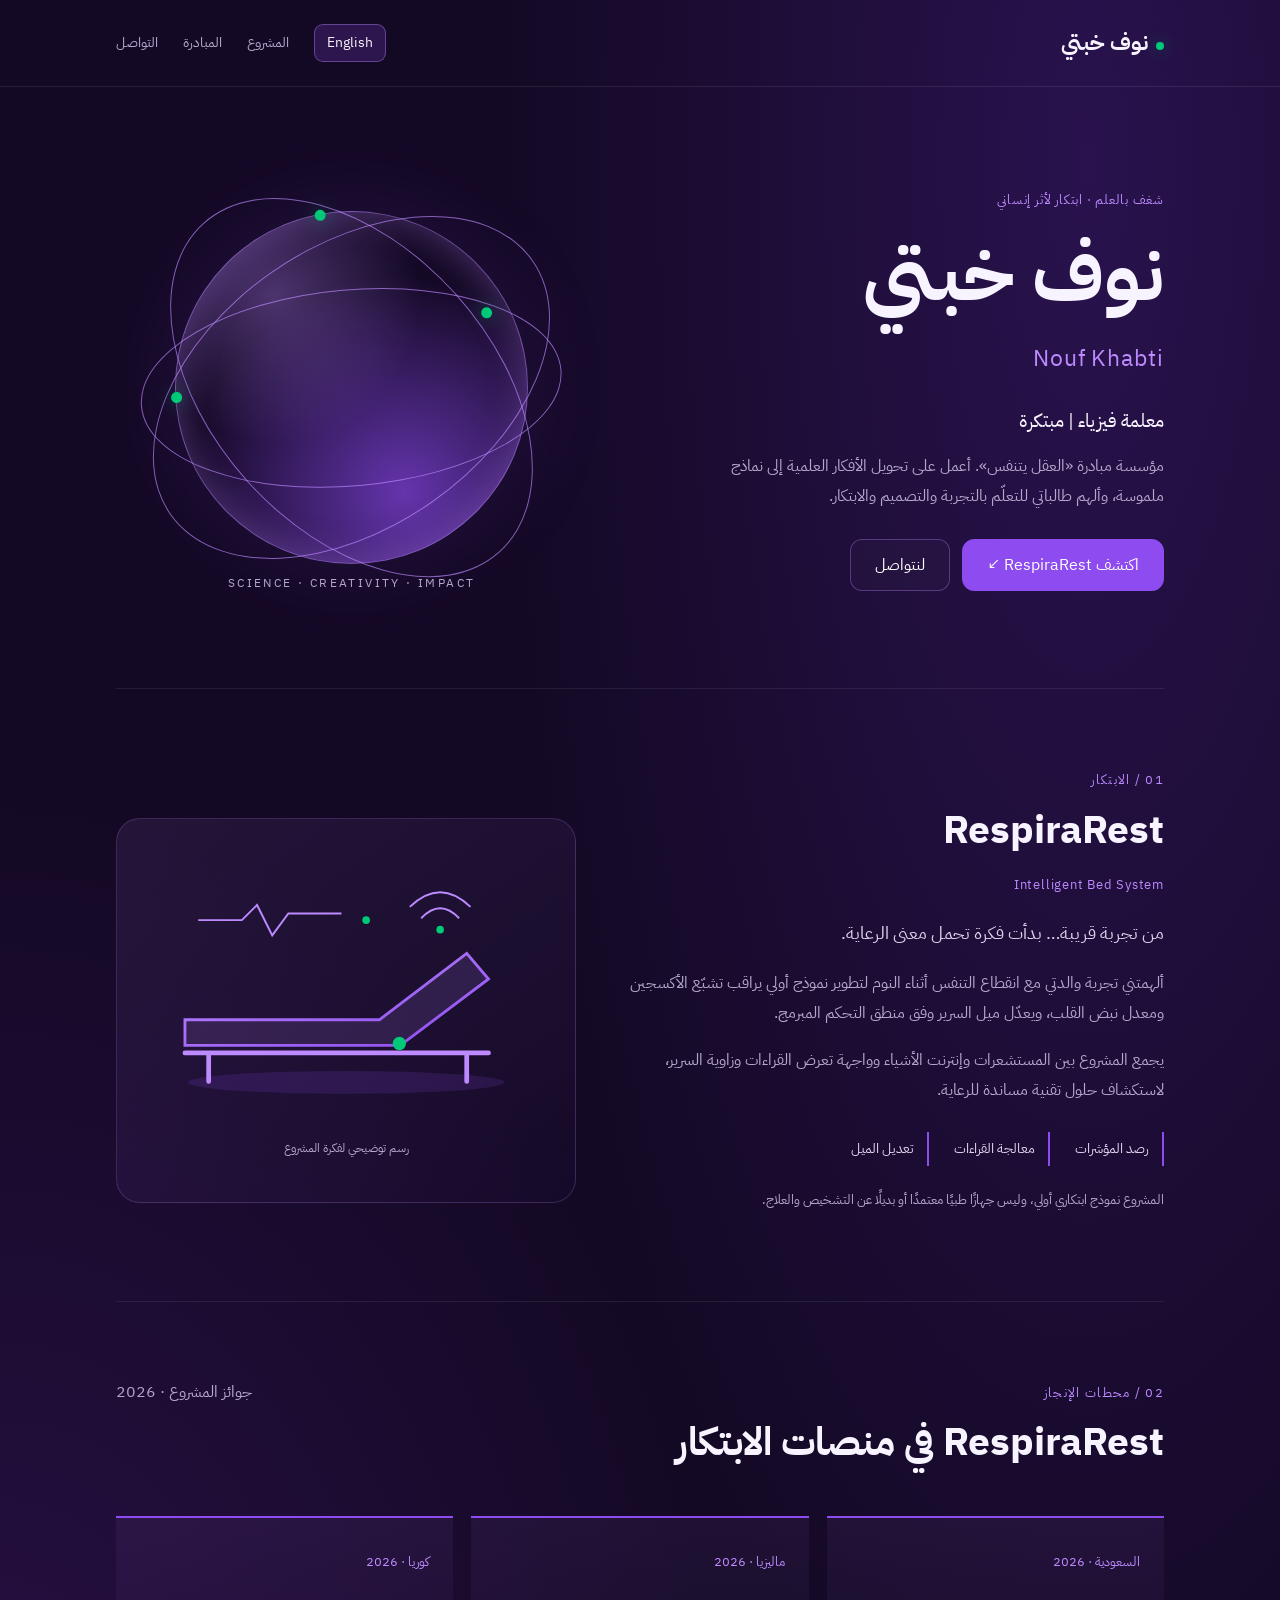
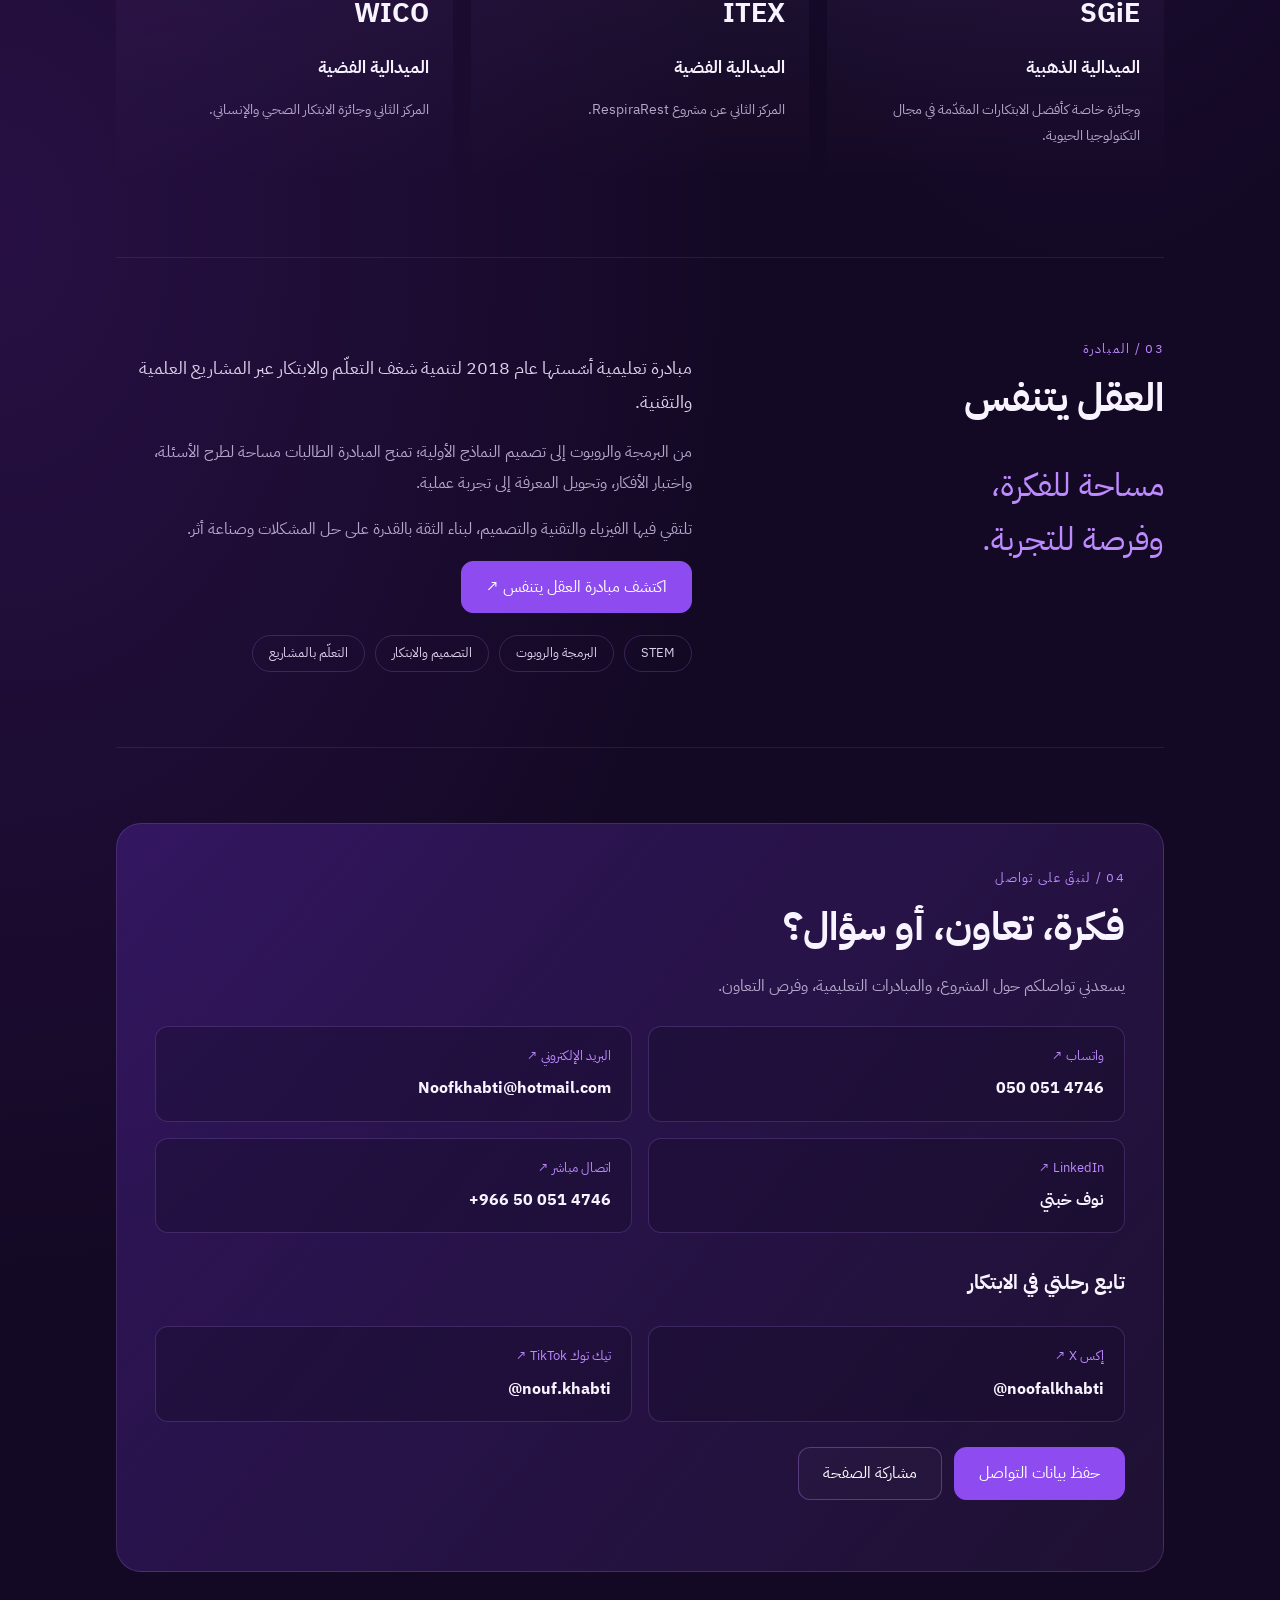
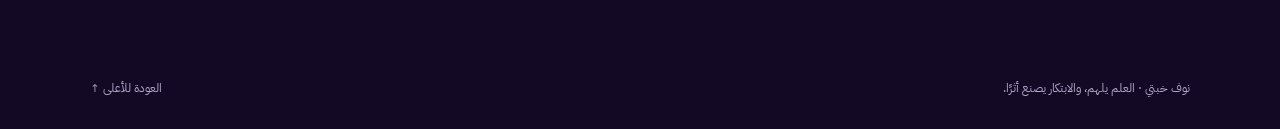
==== index.html @ fbeec4a3 "Add files via upload" ====
<!doctype html>
<html lang="ar" dir="rtl"><head><meta charset="utf-8"><meta name="viewport" content="width=device-width,initial-scale=1"><meta name="theme-color" content="#140925"><meta name="description" content="نوف خبتي — معلمة فيزياء ومبتكرة ومؤسسة مبادرة العقل يتنفس. تعرّف على RespiraRest وتواصل معي."><title>نوف خبتي | ابتكار يصنع أثرًا</title>
<link rel="preconnect" href="https://fonts.googleapis.com"><link href="https://fonts.googleapis.com/css2?family=IBM+Plex+Sans+Arabic:wght@400;500;600;700&display=swap" rel="stylesheet">
<style>
:root{--bg:#140925;--purple:#8d4bf0;--soft:#bd8aff;--white:#f8f4ff;--muted:#b5a6cb;--green:#00c977}*{box-sizing:border-box}html{scroll-behavior:smooth;scroll-padding-top:90px}body{margin:0;background:radial-gradient(ellipse at 85% 5%,#48208a66,transparent 38%),radial-gradient(ellipse at 0 55%,#34145899,transparent 40%),var(--bg);color:var(--white);font-family:'IBM Plex Sans Arabic',Tahoma,sans-serif;line-height:1.9}a{color:inherit;text-decoration:none}button{font:inherit}a:focus-visible,button:focus-visible{outline:3px solid var(--green);outline-offset:5px}.wrap{max-width:1100px;margin:auto;padding:0 26px}header{border-bottom:1px solid #ffffff16}nav{min-height:86px;display:flex;align-items:center;justify-content:space-between;gap:20px}.brand{font-size:22px;font-weight:700}.brand i{display:inline-block;width:8px;height:8px;background:var(--green);border-radius:50%;margin-left:8px;box-shadow:0 0 18px #00c97777}.links{display:flex;gap:25px;font-size:14px;color:var(--muted)}.links a:hover{color:white}.hero{min-height:600px;display:grid;grid-template-columns:1.15fr 1fr;align-items:center;gap:35px;padding-top:65px;padding-bottom:65px}.eyebrow{font-size:13px;letter-spacing:.06em;color:var(--soft)}h1{font-size:clamp(44px,6vw,76px);line-height:1.3;margin:12px 0}.english{color:var(--soft);font-size:23px;margin:0 0 22px;letter-spacing:.04em}.role{font-size:19px;margin:0}.intro{color:var(--muted);max-width:470px;margin:12px 0 27px}.actions{display:flex;gap:12px;flex-wrap:wrap}.button{display:inline-flex;align-items:center;justify-content:center;min-height:48px;padding:10px 24px;border:1px solid #bd8aff55;border-radius:12px;background:#ffffff05;color:white;cursor:pointer}.primary{background:var(--purple);border-color:var(--purple)}.button:hover{background:#713fc0}.visual{position:relative;aspect-ratio:1;display:grid;place-items:center}.orb{width:75%;aspect-ratio:1;border-radius:50%;background:radial-gradient(circle at 28% 24%,#bd8aff55,transparent 40%),radial-gradient(circle at 65% 80%,#8d4bf0aa,transparent 60%);box-shadow:inset 0 0 38px #bd8aff55,0 0 85px #8d4bf022;border:1px solid #bd8aff88;position:relative}.orbit{position:absolute;inset:10% -13%;border:1px solid #bd8affaa;border-radius:50%;transform:rotate(-35deg)}.orbit:nth-child(2){transform:rotate(48deg)}.orbit:nth-child(3){transform:rotate(85deg);inset:-10% 22%}.orbit:before{content:'';position:absolute;top:15%;left:15%;width:11px;height:11px;background:var(--green);box-shadow:0 0 18px #00c97777;border-radius:50%}.orb-note{position:absolute;bottom:6%;color:var(--muted);font-size:12px;letter-spacing:.2em}.section{padding:75px 0;border-top:1px solid #ffffff14}.section-head{display:flex;justify-content:space-between;align-items:baseline;gap:20px;margin-bottom:30px}h2{font-size:clamp(28px,4vw,39px);line-height:1.4;margin:8px 0 16px}h3{margin:0 0 9px;font-size:20px}.number{font-size:13px;color:var(--soft);letter-spacing:.1em}.project{display:grid;grid-template-columns:1.2fr 1fr;gap:35px;align-items:center}.lead{color:#ddd1eb;font-size:18px}.muted{color:var(--muted)}.project-art{padding:30px;border:1px solid #bd8aff33;border-radius:24px;background:linear-gradient(145deg,#bd8aff18,#8d4bf005)}.project-art svg{width:100%;height:auto}.caption{font-size:12px;color:var(--muted);text-align:center}.steps{display:flex;gap:12px;flex-wrap:wrap;margin-top:26px}.steps span{border-right:2px solid var(--purple);padding:4px 13px;font-size:14px;color:#ddd1eb}.note{font-size:13px;color:var(--muted);margin-top:22px}.awards{display:grid;grid-template-columns:repeat(3,1fr);gap:18px}.award{padding:28px 24px;border-top:2px solid var(--purple);background:linear-gradient(180deg,#bd8aff11,transparent);border-radius:0 0 18px 18px}.award .year{color:var(--soft);font-size:13px}.award h3{font-size:27px;margin:12px 0}.medal{display:inline-block;color:var(--white);font-size:17px;margin-bottom:9px}.award p{font-size:14px;color:var(--muted);margin:4px 0}.initiative{display:grid;grid-template-columns:1fr 1.4fr;gap:60px}.quote{font-size:32px;color:var(--soft);line-height:1.7}.tags{display:flex;gap:10px;flex-wrap:wrap}.tags span{border:1px solid #bd8aff33;border-radius:25px;padding:5px 16px;font-size:13px;color:#ddd1eb}.contact{border-radius:25px;background:linear-gradient(130deg,#48208a88,#bd8aff10);border:1px solid #bd8aff33;padding:38px}.contact-grid{display:grid;grid-template-columns:1fr 1fr;gap:16px;margin:25px 0}.contact-link{padding:17px 20px;border:1px solid #bd8aff33;border-radius:13px;background:#14092555;display:flex;flex-direction:column;gap:4px}.contact-link:hover{border-color:var(--soft)}.contact-link small{color:var(--soft)}.contact-link b{font-size:16px;overflow-wrap:anywhere}.contact-link [dir=ltr]{text-align:right}.footer{padding:30px 0;color:var(--muted);font-size:12px;display:flex;justify-content:space-between;gap:20px}#status{font-size:13px;color:var(--green);min-height:25px;margin:8px 0 0}@media(max-width:700px){.wrap{padding:0 20px}nav{min-height:75px}.links{gap:14px;font-size:12px}.links .optional{display:none}.hero{grid-template-columns:1fr;gap:0;padding-top:45px;padding-bottom:40px;min-height:0}.hero-text{z-index:1}.visual{max-width:270px;width:100%;margin:15px auto 0}.orb-note{font-size:10px}.project,.initiative{grid-template-columns:1fr;gap:24px}.awards{grid-template-columns:1fr}.section{padding:48px 0}.section-head{display:block}.contact{padding:25px 18px}.contact-grid{grid-template-columns:1fr}.quote{font-size:27px}.footer{flex-direction:column;gap:5px}.project-art{max-width:420px}.actions .button{flex:1}h1{font-size:49px}}@media(prefers-reduced-motion:reduce){html{scroll-behavior:auto}}
#languageToggle{font:inherit;color:var(--white);background:#8d4bf033;border:1px solid #bd8aff66;border-radius:9px;padding:5px 12px;cursor:pointer;white-space:nowrap}.links{align-items:center}html[dir=ltr] .project h2,html[dir=ltr] .contact-link [dir=ltr]{text-align:left!important}html[dir=ltr] .steps span{border-right:0;border-left:2px solid var(--purple)}html[dir=ltr] body{line-height:1.75}html[dir=ltr] .hero h1{font-size:clamp(40px,5.5vw,68px)}html[dir=ltr] .hero .english{display:none}@media(max-width:400px){nav{gap:8px}.links{gap:9px}.brand{font-size:18px}#languageToggle{padding:5px 8px}}
</style></head><body>
<header><nav class="wrap" aria-label="التنقل الرئيسي"><a class="brand" href="#home"><i></i>نوف خبتي</a><div class="links"><button id="languageToggle" type="button" aria-label="Switch to English" lang="en">English</button><a href="#project">المشروع</a><a href="#initiative" class="optional">المبادرة</a><a href="#contact">التواصل</a></div></nav></header>
<main><section class="hero wrap" id="home"><div class="hero-text"><span class="eyebrow">شغف بالعلم · ابتكار لأثر إنساني</span><h1>نوف خبتي</h1><p class="english" lang="en">Nouf Khabti</p><p class="role">معلمة فيزياء | مبتكرة</p><p class="intro">مؤسسة مبادرة «العقل يتنفس». أعمل على تحويل الأفكار العلمية إلى نماذج ملموسة، وألهم طالباتي للتعلّم بالتجربة والتصميم والابتكار.</p><div class="actions"><a class="button primary" href="#project">اكتشف RespiraRest ↙</a><a class="button" href="#contact">لنتواصل</a></div></div><div class="visual" aria-hidden="true"><div class="orb"><div class="orbit"></div><div class="orbit"></div><div class="orbit"></div></div><span class="orb-note">SCIENCE · CREATIVITY · IMPACT</span></div></section>
<div class="wrap"><section class="section" id="project"><span class="number">01 / الابتكار</span><div class="project"><div><h2 lang="en" dir="ltr" style="text-align:right">RespiraRest</h2><p class="eyebrow" lang="en">Intelligent Bed System</p><p class="lead">من تجربة قريبة… بدأت فكرة تحمل معنى الرعاية.</p><p class="muted">ألهمتني تجربة والدتي مع انقطاع التنفس أثناء النوم لتطوير نموذج أولي يراقب تشبّع الأكسجين ومعدل نبض القلب، ويعدّل ميل السرير وفق منطق التحكم المبرمج.</p><p class="muted">يجمع المشروع بين المستشعرات وإنترنت الأشياء وواجهة تعرض القراءات وزاوية السرير، لاستكشاف حلول تقنية مساندة للرعاية.</p><div class="steps"><span>رصد المؤشرات</span><span>معالجة القراءات</span><span>تعديل الميل</span></div><p class="note">المشروع نموذج ابتكاري أولي، وليس جهازًا طبيًا معتمدًا أو بديلًا عن التشخيص والعلاج.</p></div><div class="project-art"><svg viewBox="0 0 420 280" role="img" aria-label="رسم توضيحي لفكرة السرير القابل لتعديل الميل"><defs><linearGradient id="bed" x2="1" y2="1"><stop stop-color="#bd8aff"/><stop offset="1" stop-color="#8d4bf0"/></linearGradient></defs><ellipse cx="210" cy="246" rx="167" ry="12" fill="#8d4bf0" opacity=".15"/><path d="M40 180 H245 L337 110 L360 137 L267 207 H40 Z" fill="#bd8aff22" stroke="url(#bed)" stroke-width="3"/><path d="M40 215 H360 M65 215 V245 M337 215 V245" fill="none" stroke="#bd8aff" stroke-width="5" stroke-linecap="round"/><circle cx="266" cy="205" r="7" fill="#00c977"/><path d="M54 75 H100 L116 59 L132 91 L149 68 H205" stroke="#bd8aff" stroke-width="2" fill="none"/><circle cx="231" cy="75" r="4" fill="#00c977"/><path d="M277 61 Q309 30 341 61 M289 73 Q309 52 329 73" stroke="#bd8aff" stroke-width="2" fill="none"/><circle cx="309" cy="85" r="4" fill="#00c977"/></svg><p class="caption">رسم توضيحي لفكرة المشروع</p></div></div></section>
<section class="section" id="awards"><div class="section-head"><div><span class="number">02 / محطات الإنجاز</span><h2>RespiraRest في منصات الابتكار</h2></div><span class="muted">جوائز المشروع · 2026</span></div><div class="awards"><article class="award"><span class="year">السعودية · 2026</span><h3 lang="en">SGiE</h3><strong class="medal">الميدالية الذهبية</strong><p>وجائزة خاصة كأفضل الابتكارات المقدّمة في مجال التكنولوجيا الحيوية.</p></article><article class="award"><span class="year">ماليزيا · 2026</span><h3 lang="en">ITEX</h3><strong class="medal">الميدالية الفضية</strong><p>المركز الثاني عن مشروع RespiraRest.</p></article><article class="award"><span class="year">كوريا · 2026</span><h3 lang="en">WICO</h3><strong class="medal">الميدالية الفضية</strong><p>المركز الثاني وجائزة الابتكار الصحي والإنساني.</p></article></div></section>
<section class="section" id="initiative"><div class="initiative"><div><span class="number">03 / المبادرة</span><h2>العقل يتنفس</h2><p class="quote">مساحة للفكرة،<br>وفرصة للتجربة.</p></div><div><p class="lead">مبادرة تعليمية أسّستها عام 2018 لتنمية شغف التعلّم والابتكار عبر المشاريع العلمية والتقنية.</p><p class="muted">من البرمجة والروبوت إلى تصميم النماذج الأولية؛ تمنح المبادرة الطالبات مساحة لطرح الأسئلة، واختبار الأفكار، وتحويل المعرفة إلى تجربة عملية.</p><p class="muted">تلتقي فيها الفيزياء والتقنية والتصميم، لبناء الثقة بالقدرة على حل المشكلات وصناعة أثر.</p><div class="actions" style="margin-bottom:22px"><a class="button primary" href="https://noufkhabti.github.io/MIND1/" target="_blank" rel="noopener">اكتشف مبادرة العقل يتنفس ↗</a></div><div class="tags"><span>STEM</span><span>البرمجة والروبوت</span><span>التصميم والابتكار</span><span>التعلّم بالمشاريع</span></div></div></div></section>
<section class="section" id="contact"><div class="contact"><span class="number">04 / لنبقَ على تواصل</span><h2>فكرة، تعاون، أو سؤال؟</h2><p class="muted">يسعدني تواصلكم حول المشروع، والمبادرات التعليمية، وفرص التعاون.</p><div class="contact-grid"><a class="contact-link" href="https://wa.me/966500514746" target="_blank" rel="noopener"><small>واتساب ↗</small><b dir="ltr">050 051 4746</b></a><a class="contact-link" href="mailto:Noofkhabti@hotmail.com"><small>البريد الإلكتروني ↗</small><b dir="ltr">Noofkhabti@hotmail.com</b></a><a class="contact-link" href="https://www.linkedin.com/in/noof-khabti" target="_blank" rel="noopener"><small>LinkedIn ↗</small><b>نوف خبتي</b></a><a class="contact-link" href="tel:+966500514746"><small>اتصال مباشر ↗</small><b dir="ltr">+966 50 051 4746</b></a></div><h3 style="margin-top:30px">تابع رحلتي في الابتكار</h3><div class="contact-grid"><a class="contact-link" href="https://x.com/noofalkhabti" target="_blank" rel="noopener"><small>إكس X ↗</small><b dir="ltr">@noofalkhabti</b></a><a class="contact-link" href="https://www.tiktok.com/@nouf.khabti" target="_blank" rel="noopener"><small>تيك توك TikTok ↗</small><b dir="ltr">@nouf.khabti</b></a></div><div class="actions"><a class="button primary" href="nouf-khabti.vcf" download>حفظ بيانات التواصل</a><button class="button" id="share" type="button">مشاركة الصفحة</button></div><p id="status" role="status"></p></div></section></div></main><footer class="wrap footer"><span>نوف خبتي · العلم يلهم، والابتكار يصنع أثرًا.</span><a href="#home">العودة للأعلى ↑</a></footer>
<script>document.getElementById('share').addEventListener('click',async()=>{const s=document.getElementById('status');if(location.protocol==='file:'){s.textContent=document.documentElement.lang==='en'?'Link sharing is available after the page is published.':'تتوفر مشاركة الرابط بعد نشر الصفحة.';return}try{if(navigator.share){await navigator.share({title:document.title,url:location.href})}else if(navigator.clipboard){await navigator.clipboard.writeText(location.href);s.textContent=document.documentElement.lang==='en'?'Page link copied.':'تم نسخ رابط الصفحة.'}else{s.textContent=document.documentElement.lang==='en'?'You can share the link from the address bar.':'يمكنك مشاركة الرابط من شريط العنوان.'}}catch(e){if(e.name!=='AbortError')s.textContent=document.documentElement.lang==='en'?'You can share the link from the address bar.':'يمكنك مشاركة الرابط من شريط العنوان.'}});</script><script>
(()=>{
const translations={"اكتشف مبادرة العقل يتنفس ↗":"Explore the Initiative ↗","نوف خبتي": "Nouf Khabti", "المشروع": "Project", "المبادرة": "Initiative", "التواصل": "Contact", "شغف بالعلم · ابتكار لأثر إنساني": "A passion for science · Innovation with human impact", "معلمة فيزياء | مبتكرة": "Physics Teacher | Innovator", "مؤسسة مبادرة «العقل يتنفس». أعمل على تحويل الأفكار العلمية إلى نماذج ملموسة، وألهم طالباتي للتعلّم بالتجربة والتصميم والابتكار.": "Founder of “The Mind Breathes” initiative. I turn scientific ideas into tangible prototypes and inspire my students to learn through experimentation, design, and innovation.", "اكتشف RespiraRest ↙": "Explore RespiraRest ↘", "لنتواصل": "Get in touch", "01 / الابتكار": "01 / INNOVATION", "من تجربة قريبة… بدأت فكرة تحمل معنى الرعاية.": "A personal experience inspired an idea rooted in care.", "ألهمتني تجربة والدتي مع انقطاع التنفس أثناء النوم لتطوير نموذج أولي يراقب تشبّع الأكسجين ومعدل نبض القلب، ويعدّل ميل السرير وفق منطق التحكم المبرمج.": "My mother’s experience with sleep apnea inspired me to develop a prototype that monitors oxygen saturation and heart rate, and adjusts the bed’s inclination using programmed control logic.", "يجمع المشروع بين المستشعرات وإنترنت الأشياء وواجهة تعرض القراءات وزاوية السرير، لاستكشاف حلول تقنية مساندة للرعاية.": "The project combines sensors, the Internet of Things, and an interface displaying readings and bed angle to explore technology that supports care.", "رصد المؤشرات": "Monitor indicators", "معالجة القراءات": "Process readings", "تعديل الميل": "Adjust inclination", "المشروع نموذج ابتكاري أولي، وليس جهازًا طبيًا معتمدًا أو بديلًا عن التشخيص والعلاج.": "This is an innovation prototype, not an approved medical device or a substitute for diagnosis or treatment.", "رسم توضيحي لفكرة المشروع": "Concept illustration", "02 / محطات الإنجاز": "02 / MILESTONES", "RespiraRest في منصات الابتكار": "RespiraRest on the innovation stage", "جوائز المشروع · 2026": "Project awards · 2026", "السعودية · 2026": "Saudi Arabia · 2026", "ماليزيا · 2026": "Malaysia · 2026", "كوريا · 2026": "Korea · 2026", "الميدالية الذهبية": "Gold Medal", "الميدالية الفضية": "Silver Medal", "وجائزة خاصة كأفضل الابتكارات المقدّمة في مجال التكنولوجيا الحيوية.": "Also received a special award recognizing the project among the best innovations presented in biotechnology.", "المركز الثاني عن مشروع RespiraRest.": "Second place for RespiraRest.", "المركز الثاني وجائزة الابتكار الصحي والإنساني.": "Second place and the Health and Humanitarian Innovation Award.", "03 / المبادرة": "03 / THE INITIATIVE", "العقل يتنفس": "The Mind Breathes", "مساحة للفكرة،": "Room for an idea,", "وفرصة للتجربة.": "a chance to experiment.", "مبادرة تعليمية أسّستها عام 2018 لتنمية شغف التعلّم والابتكار عبر المشاريع العلمية والتقنية.": "An educational initiative I founded in 2018 to nurture a passion for learning and innovation through science and technology projects.", "من البرمجة والروبوت إلى تصميم النماذج الأولية؛ تمنح المبادرة الطالبات مساحة لطرح الأسئلة، واختبار الأفكار، وتحويل المعرفة إلى تجربة عملية.": "From coding and robotics to prototyping, the initiative gives students room to ask questions, test ideas, and turn knowledge into hands-on experience.", "تلتقي فيها الفيزياء والتقنية والتصميم، لبناء الثقة بالقدرة على حل المشكلات وصناعة أثر.": "Physics, technology, and design come together to build confidence in solving problems and making a difference.", "البرمجة والروبوت": "Coding & robotics", "التصميم والابتكار": "Design & innovation", "التعلّم بالمشاريع": "Project-based learning", "04 / لنبقَ على تواصل": "04 / STAY CONNECTED", "فكرة، تعاون، أو سؤال؟": "An idea, a collaboration, or a question?", "يسعدني تواصلكم حول المشروع، والمبادرات التعليمية، وفرص التعاون.": "I welcome conversations about the project, educational initiatives, and opportunities to collaborate.", "واتساب ↗": "WhatsApp ↗", "البريد الإلكتروني ↗": "Email ↗", "اتصال مباشر ↗": "Call ↗", "تابع رحلتي في الابتكار": "Follow my innovation journey", "إكس X ↗": "X ↗", "تيك توك TikTok ↗": "TikTok ↗", "حفظ بيانات التواصل": "Save contact", "مشاركة الصفحة": "Share page", "نوف خبتي · العلم يلهم، والابتكار يصنع أثرًا.": "Nouf Khabti · Science inspires. Innovation makes an impact.", "العودة للأعلى ↑": "Back to top ↑"};
const toggle=document.getElementById('languageToggle');
const nodes=[];
const walker=document.createTreeWalker(document.body,NodeFilter.SHOW_TEXT,{acceptNode(n){return n.parentElement.closest('script,style,#languageToggle')?NodeFilter.FILTER_REJECT:NodeFilter.FILTER_ACCEPT}});
while(walker.nextNode()){const n=walker.currentNode;const ar=n.textContent.trim();if(translations[ar])nodes.push({node:n,original:n.textContent,ar});}
const attrs=[['nav','aria-label','التنقل الرئيسي','Main navigation'],['.project-art svg','aria-label','رسم توضيحي لفكرة السرير القابل لتعديل الميل','Concept illustration of an adjustable bed']];
function setLanguage(lang){const en=lang==='en';document.documentElement.lang=en?'en':'ar';document.documentElement.dir=en?'ltr':'rtl';nodes.forEach(x=>x.node.textContent=en?x.original.replace(x.ar,translations[x.ar]):x.original);toggle.textContent=en?'العربية':'English';toggle.lang=en?'ar':'en';toggle.setAttribute('aria-label',en?'التبديل إلى العربية':'Switch to English');document.title=en?'Nouf Khabti | Innovation with impact':'نوف خبتي | ابتكار يصنع أثرًا';document.querySelector('meta[name="description"]').content=en?'Nouf Khabti — physics teacher, innovator, and founder of The Mind Breathes initiative. Explore RespiraRest and get in touch.':'نوف خبتي — معلمة فيزياء ومبتكرة ومؤسسة مبادرة العقل يتنفس. تعرّف على RespiraRest وتواصل معي.';attrs.forEach(([selector,attr,ar,english])=>{const el=document.querySelector(selector);if(el)el.setAttribute(attr,en?english:ar)});document.getElementById('status').textContent='';try{localStorage.setItem('nouf-language',en?'en':'ar')}catch{}}
toggle.addEventListener('click',()=>setLanguage(document.documentElement.lang==='ar'?'en':'ar'));
let saved;try{saved=localStorage.getItem('nouf-language')}catch{}setLanguage(saved==='en'?'en':'ar');
})();
</script></body></html>
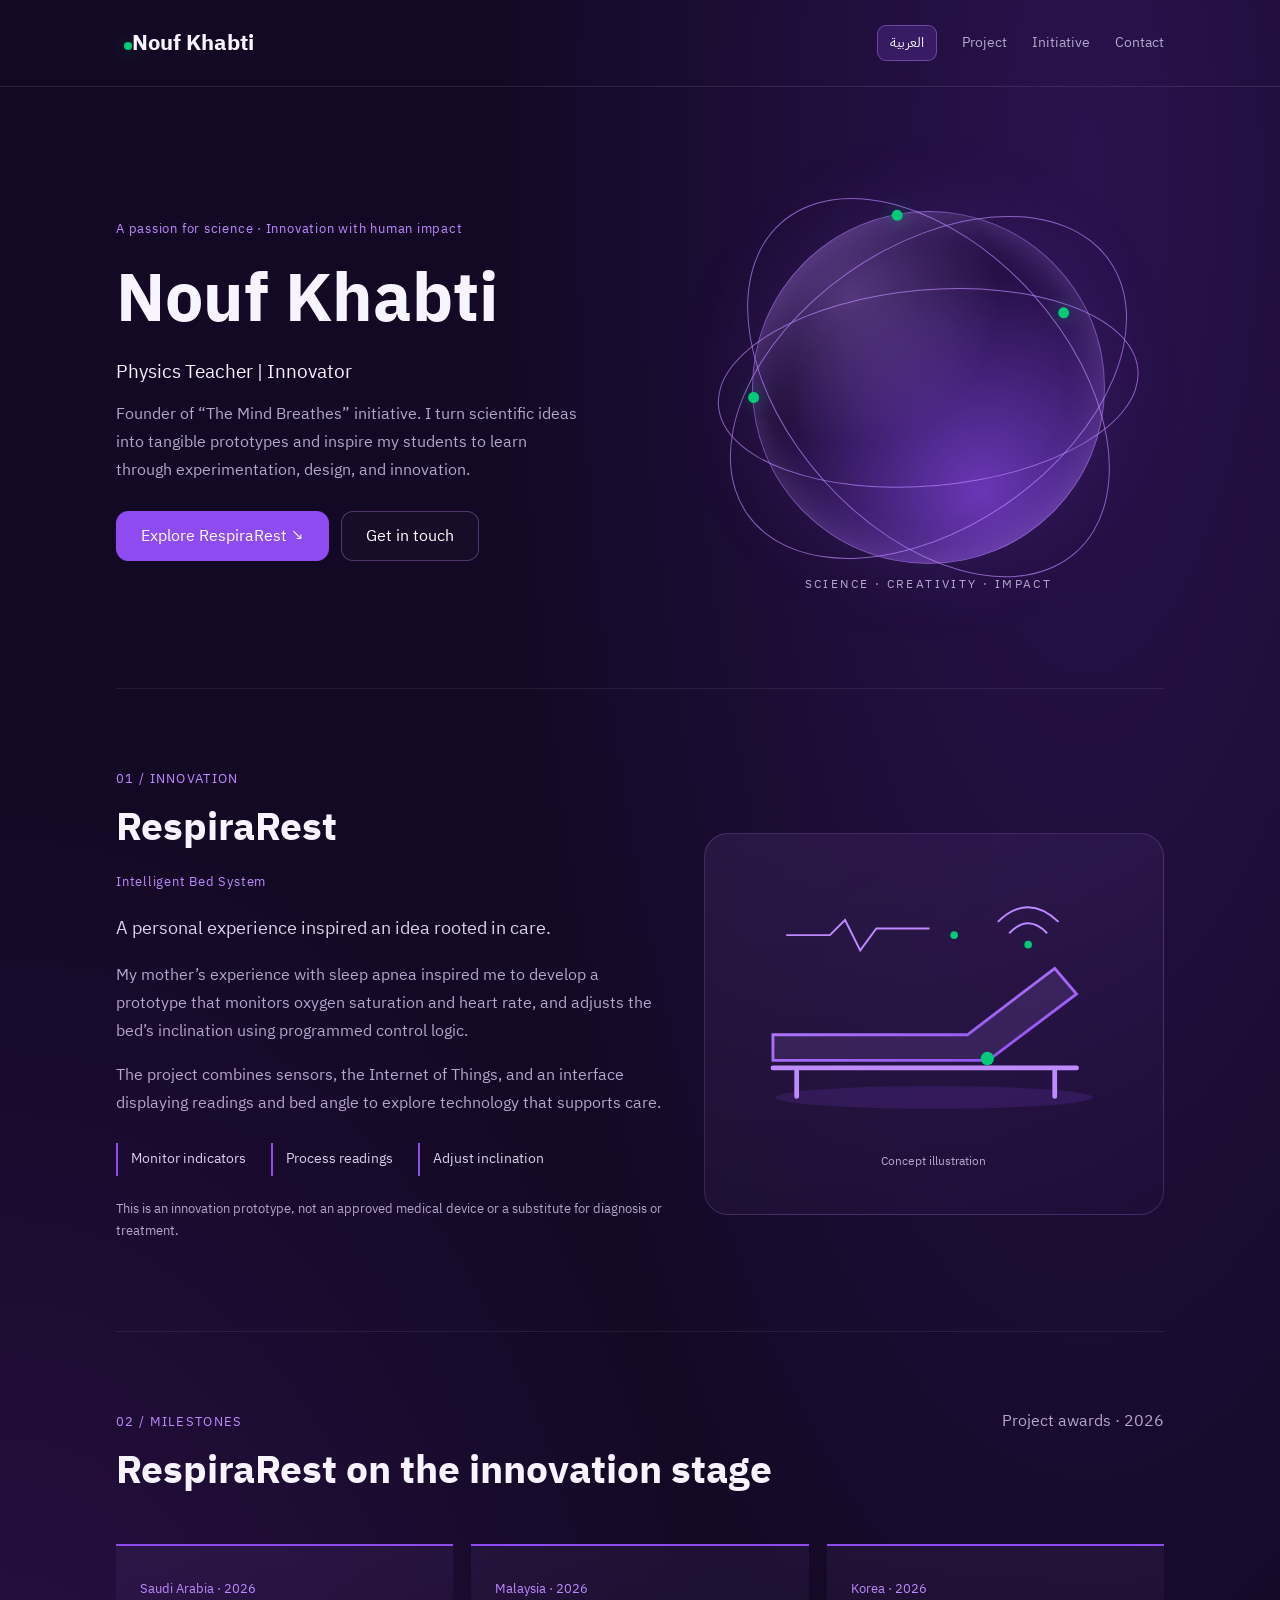
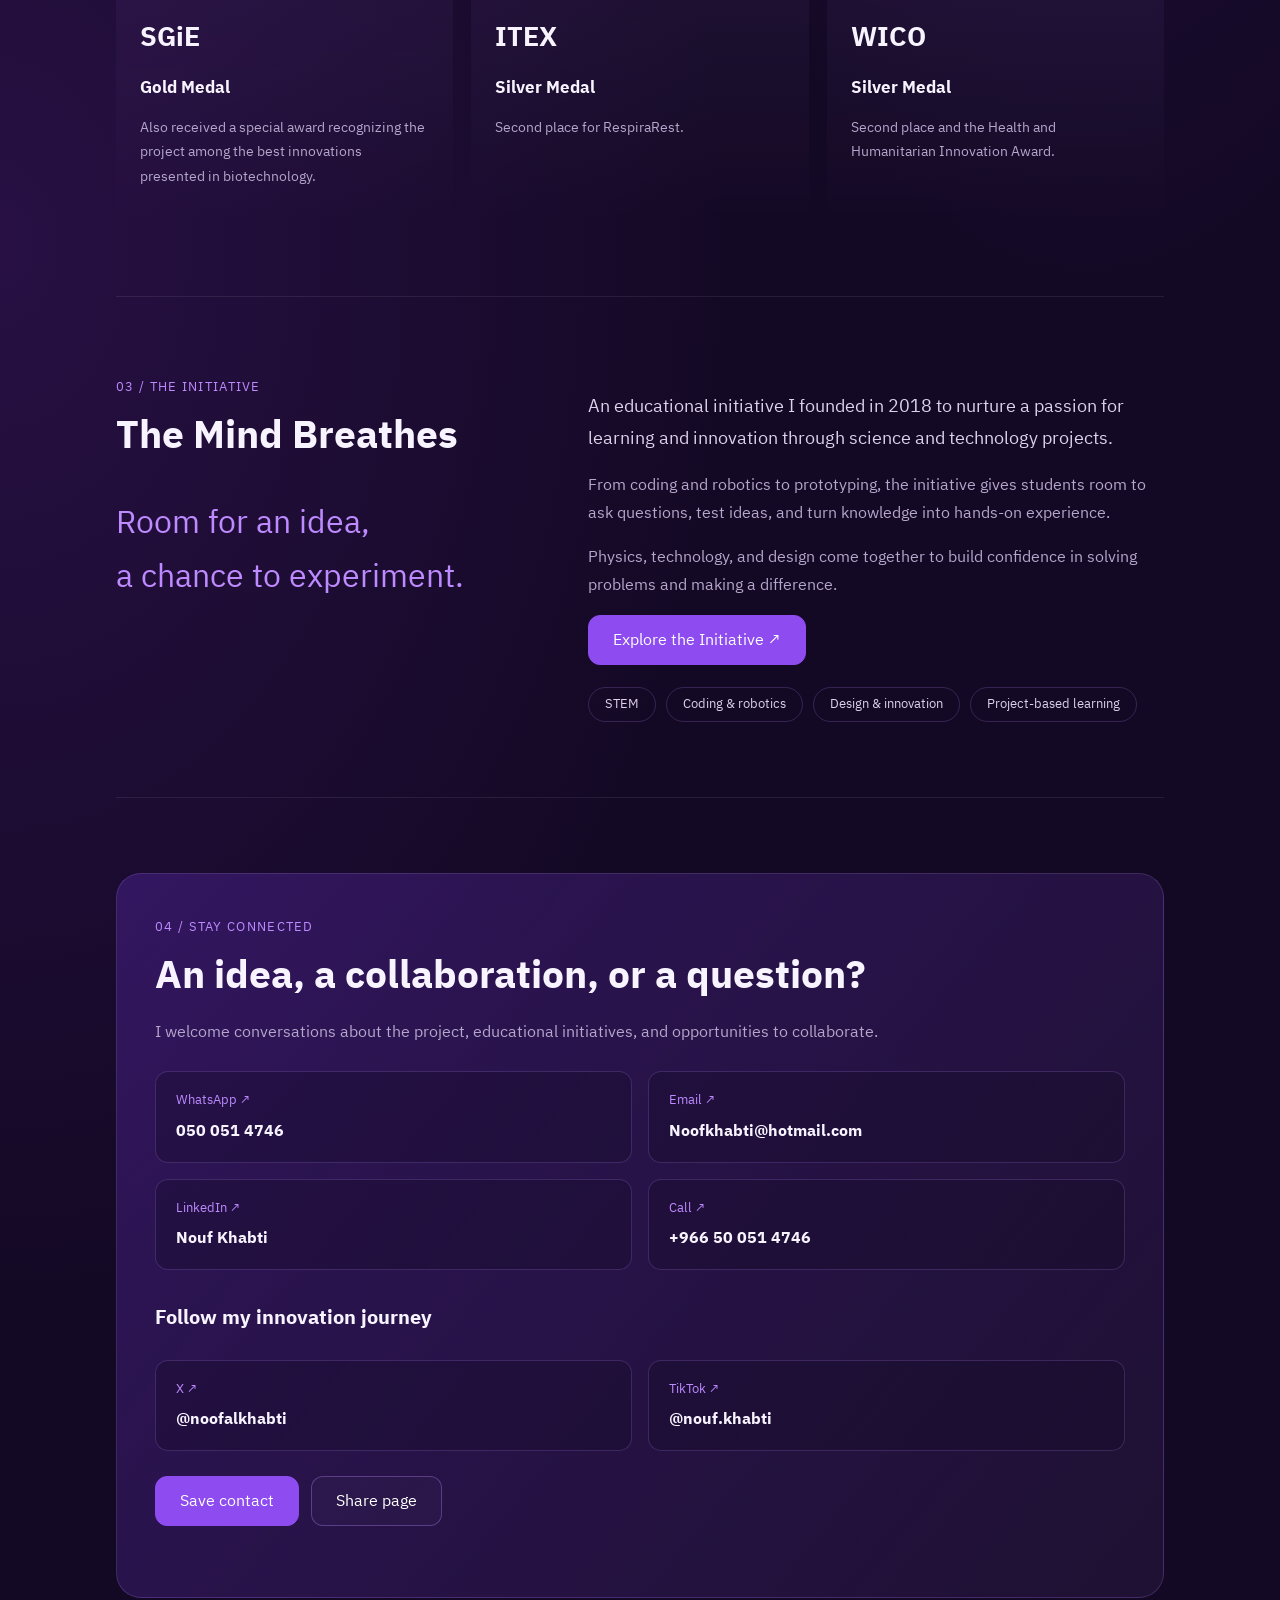
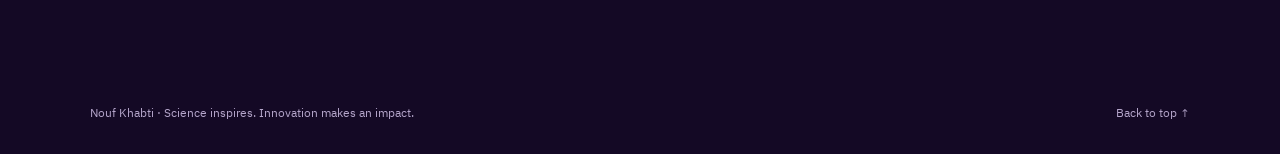
==== commit daa500cc: "Add files via upload" ====
--- a/index.html
+++ b/index.html
@@ -21,6 +21,6 @@
 const attrs=[['nav','aria-label','التنقل الرئيسي','Main navigation'],['.project-art svg','aria-label','رسم توضيحي لفكرة السرير القابل لتعديل الميل','Concept illustration of an adjustable bed']];
 function setLanguage(lang){const en=lang==='en';document.documentElement.lang=en?'en':'ar';document.documentElement.dir=en?'ltr':'rtl';nodes.forEach(x=>x.node.textContent=en?x.original.replace(x.ar,translations[x.ar]):x.original);toggle.textContent=en?'العربية':'English';toggle.lang=en?'ar':'en';toggle.setAttribute('aria-label',en?'التبديل إلى العربية':'Switch to English');document.title=en?'Nouf Khabti | Innovation with impact':'نوف خبتي | ابتكار يصنع أثرًا';document.querySelector('meta[name="description"]').content=en?'Nouf Khabti — physics teacher, innovator, and founder of The Mind Breathes initiative. Explore RespiraRest and get in touch.':'نوف خبتي — معلمة فيزياء ومبتكرة ومؤسسة مبادرة العقل يتنفس. تعرّف على RespiraRest وتواصل معي.';attrs.forEach(([selector,attr,ar,english])=>{const el=document.querySelector(selector);if(el)el.setAttribute(attr,en?english:ar)});document.getElementById('status').textContent='';try{localStorage.setItem('nouf-language',en?'en':'ar')}catch{}}
 toggle.addEventListener('click',()=>setLanguage(document.documentElement.lang==='ar'?'en':'ar'));
-let saved;try{saved=localStorage.getItem('nouf-language')}catch{}setLanguage(saved==='en'?'en':'ar');
+let saved;try{saved=localStorage.getItem('nouf-language')}catch{}setLanguage(saved==='ar'?'ar':'en');
 })();
 </script></body></html>
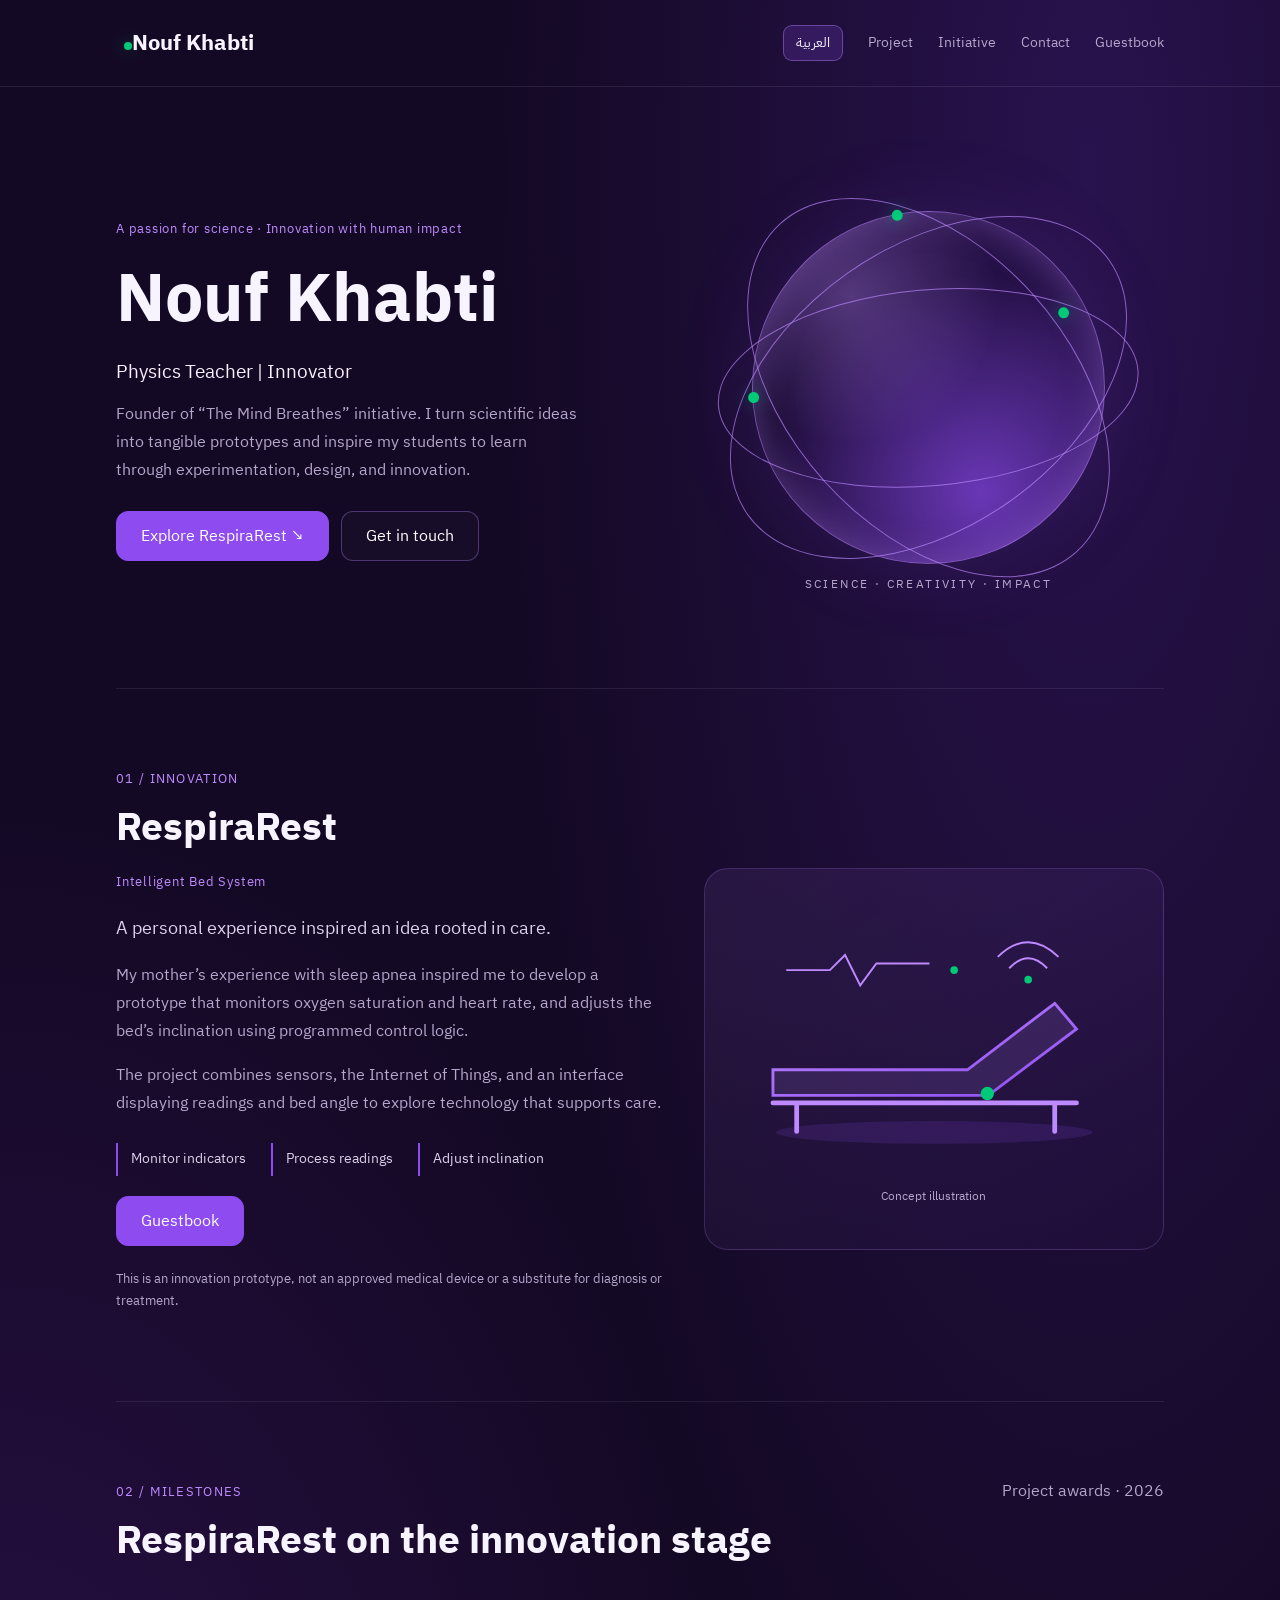
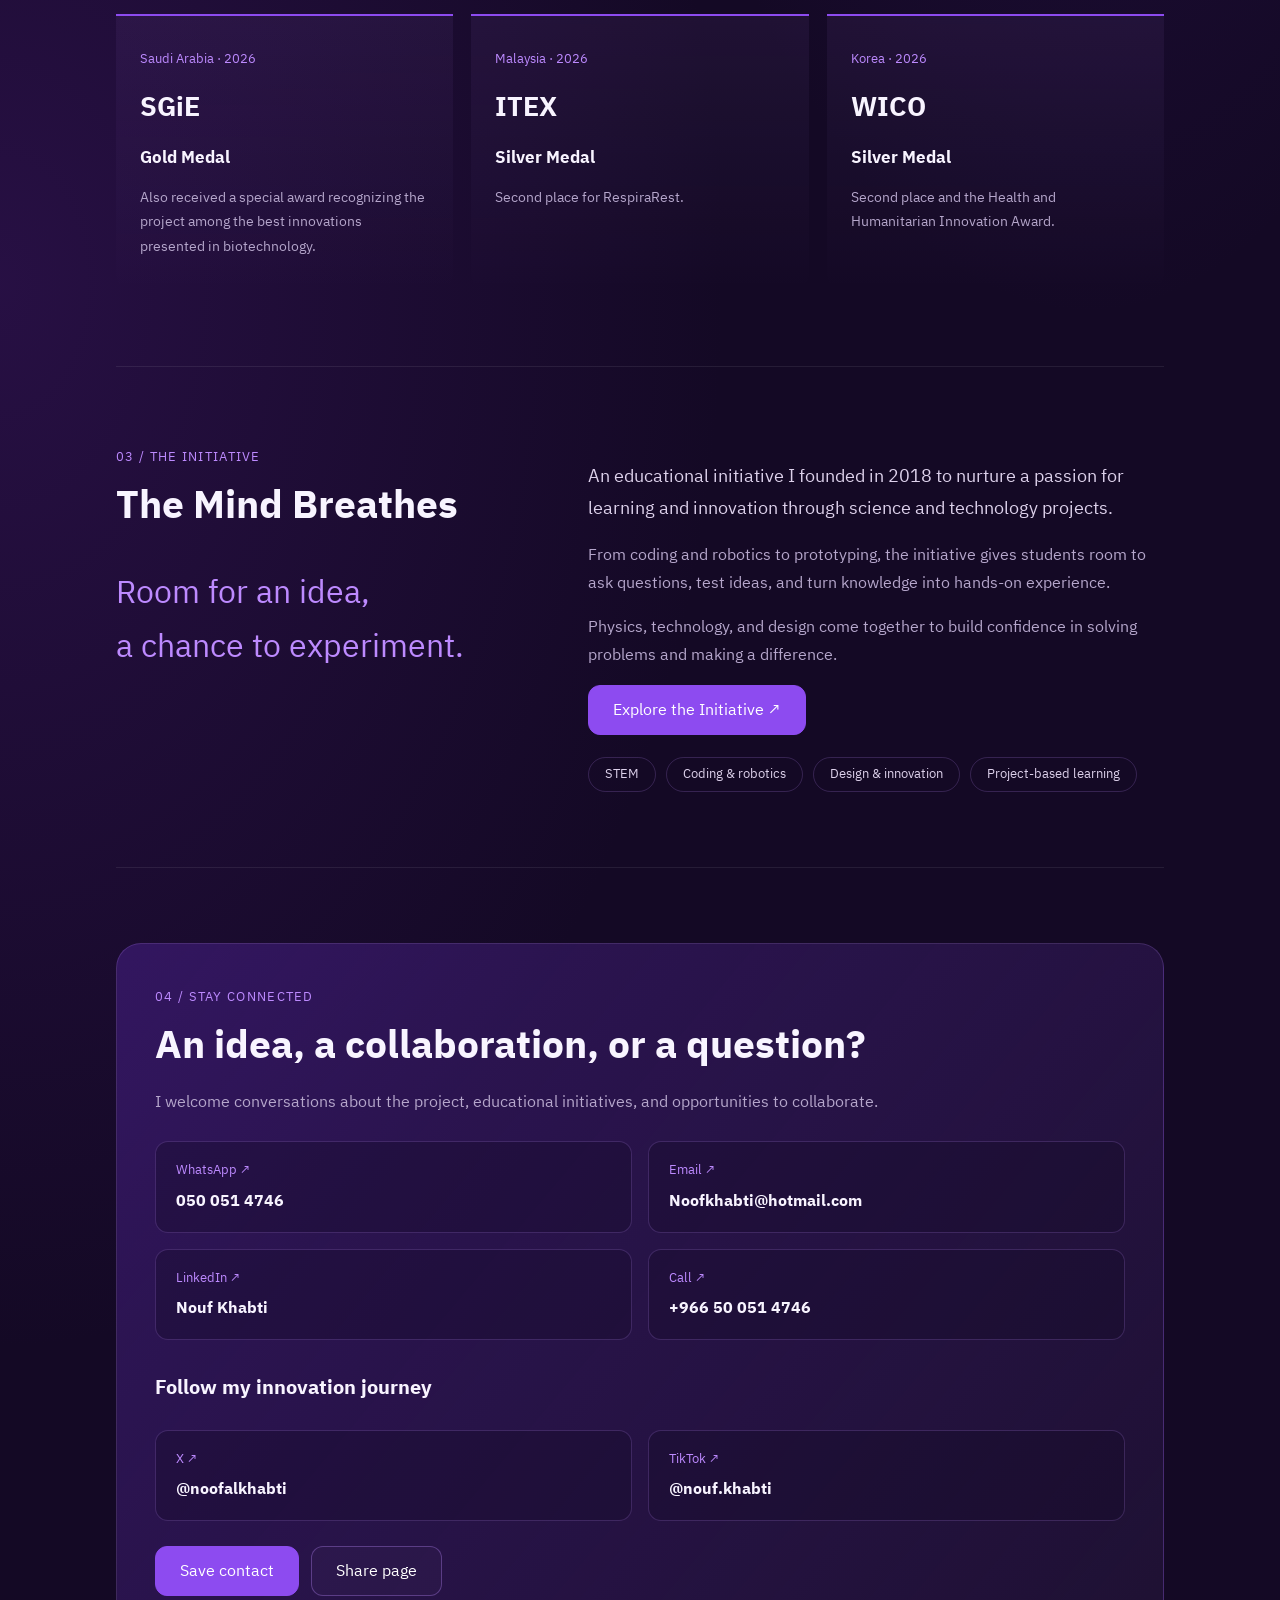
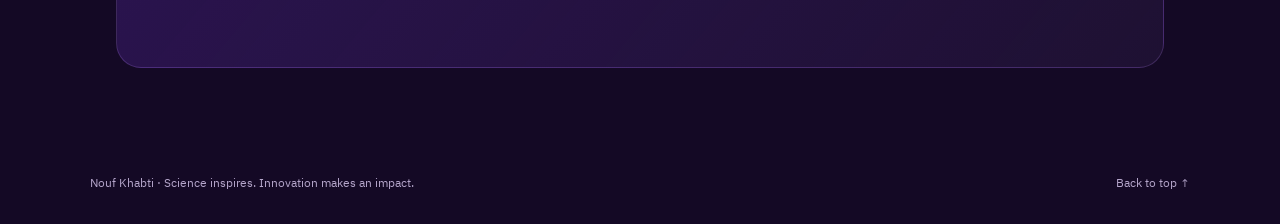
==== commit 1a67f4cd: "Add files via upload" ====
--- a/index.html
+++ b/index.html
@@ -4,16 +4,17 @@
 <style>
 :root{--bg:#140925;--purple:#8d4bf0;--soft:#bd8aff;--white:#f8f4ff;--muted:#b5a6cb;--green:#00c977}*{box-sizing:border-box}html{scroll-behavior:smooth;scroll-padding-top:90px}body{margin:0;background:radial-gradient(ellipse at 85% 5%,#48208a66,transparent 38%),radial-gradient(ellipse at 0 55%,#34145899,transparent 40%),var(--bg);color:var(--white);font-family:'IBM Plex Sans Arabic',Tahoma,sans-serif;line-height:1.9}a{color:inherit;text-decoration:none}button{font:inherit}a:focus-visible,button:focus-visible{outline:3px solid var(--green);outline-offset:5px}.wrap{max-width:1100px;margin:auto;padding:0 26px}header{border-bottom:1px solid #ffffff16}nav{min-height:86px;display:flex;align-items:center;justify-content:space-between;gap:20px}.brand{font-size:22px;font-weight:700}.brand i{display:inline-block;width:8px;height:8px;background:var(--green);border-radius:50%;margin-left:8px;box-shadow:0 0 18px #00c97777}.links{display:flex;gap:25px;font-size:14px;color:var(--muted)}.links a:hover{color:white}.hero{min-height:600px;display:grid;grid-template-columns:1.15fr 1fr;align-items:center;gap:35px;padding-top:65px;padding-bottom:65px}.eyebrow{font-size:13px;letter-spacing:.06em;color:var(--soft)}h1{font-size:clamp(44px,6vw,76px);line-height:1.3;margin:12px 0}.english{color:var(--soft);font-size:23px;margin:0 0 22px;letter-spacing:.04em}.role{font-size:19px;margin:0}.intro{color:var(--muted);max-width:470px;margin:12px 0 27px}.actions{display:flex;gap:12px;flex-wrap:wrap}.button{display:inline-flex;align-items:center;justify-content:center;min-height:48px;padding:10px 24px;border:1px solid #bd8aff55;border-radius:12px;background:#ffffff05;color:white;cursor:pointer}.primary{background:var(--purple);border-color:var(--purple)}.button:hover{background:#713fc0}.visual{position:relative;aspect-ratio:1;display:grid;place-items:center}.orb{width:75%;aspect-ratio:1;border-radius:50%;background:radial-gradient(circle at 28% 24%,#bd8aff55,transparent 40%),radial-gradient(circle at 65% 80%,#8d4bf0aa,transparent 60%);box-shadow:inset 0 0 38px #bd8aff55,0 0 85px #8d4bf022;border:1px solid #bd8aff88;position:relative}.orbit{position:absolute;inset:10% -13%;border:1px solid #bd8affaa;border-radius:50%;transform:rotate(-35deg)}.orbit:nth-child(2){transform:rotate(48deg)}.orbit:nth-child(3){transform:rotate(85deg);inset:-10% 22%}.orbit:before{content:'';position:absolute;top:15%;left:15%;width:11px;height:11px;background:var(--green);box-shadow:0 0 18px #00c97777;border-radius:50%}.orb-note{position:absolute;bottom:6%;color:var(--muted);font-size:12px;letter-spacing:.2em}.section{padding:75px 0;border-top:1px solid #ffffff14}.section-head{display:flex;justify-content:space-between;align-items:baseline;gap:20px;margin-bottom:30px}h2{font-size:clamp(28px,4vw,39px);line-height:1.4;margin:8px 0 16px}h3{margin:0 0 9px;font-size:20px}.number{font-size:13px;color:var(--soft);letter-spacing:.1em}.project{display:grid;grid-template-columns:1.2fr 1fr;gap:35px;align-items:center}.lead{color:#ddd1eb;font-size:18px}.muted{color:var(--muted)}.project-art{padding:30px;border:1px solid #bd8aff33;border-radius:24px;background:linear-gradient(145deg,#bd8aff18,#8d4bf005)}.project-art svg{width:100%;height:auto}.caption{font-size:12px;color:var(--muted);text-align:center}.steps{display:flex;gap:12px;flex-wrap:wrap;margin-top:26px}.steps span{border-right:2px solid var(--purple);padding:4px 13px;font-size:14px;color:#ddd1eb}.note{font-size:13px;color:var(--muted);margin-top:22px}.awards{display:grid;grid-template-columns:repeat(3,1fr);gap:18px}.award{padding:28px 24px;border-top:2px solid var(--purple);background:linear-gradient(180deg,#bd8aff11,transparent);border-radius:0 0 18px 18px}.award .year{color:var(--soft);font-size:13px}.award h3{font-size:27px;margin:12px 0}.medal{display:inline-block;color:var(--white);font-size:17px;margin-bottom:9px}.award p{font-size:14px;color:var(--muted);margin:4px 0}.initiative{display:grid;grid-template-columns:1fr 1.4fr;gap:60px}.quote{font-size:32px;color:var(--soft);line-height:1.7}.tags{display:flex;gap:10px;flex-wrap:wrap}.tags span{border:1px solid #bd8aff33;border-radius:25px;padding:5px 16px;font-size:13px;color:#ddd1eb}.contact{border-radius:25px;background:linear-gradient(130deg,#48208a88,#bd8aff10);border:1px solid #bd8aff33;padding:38px}.contact-grid{display:grid;grid-template-columns:1fr 1fr;gap:16px;margin:25px 0}.contact-link{padding:17px 20px;border:1px solid #bd8aff33;border-radius:13px;background:#14092555;display:flex;flex-direction:column;gap:4px}.contact-link:hover{border-color:var(--soft)}.contact-link small{color:var(--soft)}.contact-link b{font-size:16px;overflow-wrap:anywhere}.contact-link [dir=ltr]{text-align:right}.footer{padding:30px 0;color:var(--muted);font-size:12px;display:flex;justify-content:space-between;gap:20px}#status{font-size:13px;color:var(--green);min-height:25px;margin:8px 0 0}@media(max-width:700px){.wrap{padding:0 20px}nav{min-height:75px}.links{gap:14px;font-size:12px}.links .optional{display:none}.hero{grid-template-columns:1fr;gap:0;padding-top:45px;padding-bottom:40px;min-height:0}.hero-text{z-index:1}.visual{max-width:270px;width:100%;margin:15px auto 0}.orb-note{font-size:10px}.project,.initiative{grid-template-columns:1fr;gap:24px}.awards{grid-template-columns:1fr}.section{padding:48px 0}.section-head{display:block}.contact{padding:25px 18px}.contact-grid{grid-template-columns:1fr}.quote{font-size:27px}.footer{flex-direction:column;gap:5px}.project-art{max-width:420px}.actions .button{flex:1}h1{font-size:49px}}@media(prefers-reduced-motion:reduce){html{scroll-behavior:auto}}
 #languageToggle{font:inherit;color:var(--white);background:#8d4bf033;border:1px solid #bd8aff66;border-radius:9px;padding:5px 12px;cursor:pointer;white-space:nowrap}.links{align-items:center}html[dir=ltr] .project h2,html[dir=ltr] .contact-link [dir=ltr]{text-align:left!important}html[dir=ltr] .steps span{border-right:0;border-left:2px solid var(--purple)}html[dir=ltr] body{line-height:1.75}html[dir=ltr] .hero h1{font-size:clamp(40px,5.5vw,68px)}html[dir=ltr] .hero .english{display:none}@media(max-width:400px){nav{gap:8px}.links{gap:9px}.brand{font-size:18px}#languageToggle{padding:5px 8px}}
+@media(max-width:700px){nav{flex-wrap:wrap;padding-top:12px;padding-bottom:12px}.links{flex-wrap:wrap}}
 </style></head><body>
-<header><nav class="wrap" aria-label="التنقل الرئيسي"><a class="brand" href="#home"><i></i>نوف خبتي</a><div class="links"><button id="languageToggle" type="button" aria-label="Switch to English" lang="en">English</button><a href="#project">المشروع</a><a href="#initiative" class="optional">المبادرة</a><a href="#contact">التواصل</a></div></nav></header>
+<header><nav class="wrap" aria-label="التنقل الرئيسي"><a class="brand" href="#home"><i></i>نوف خبتي</a><div class="links"><button id="languageToggle" type="button" aria-label="Switch to English" lang="en">English</button><a href="#project">المشروع</a><a href="#initiative" class="optional">المبادرة</a><a href="#contact">التواصل</a><a href="/visitors/">سجل الزوار</a></div></nav></header>
 <main><section class="hero wrap" id="home"><div class="hero-text"><span class="eyebrow">شغف بالعلم · ابتكار لأثر إنساني</span><h1>نوف خبتي</h1><p class="english" lang="en">Nouf Khabti</p><p class="role">معلمة فيزياء | مبتكرة</p><p class="intro">مؤسسة مبادرة «العقل يتنفس». أعمل على تحويل الأفكار العلمية إلى نماذج ملموسة، وألهم طالباتي للتعلّم بالتجربة والتصميم والابتكار.</p><div class="actions"><a class="button primary" href="#project">اكتشف RespiraRest ↙</a><a class="button" href="#contact">لنتواصل</a></div></div><div class="visual" aria-hidden="true"><div class="orb"><div class="orbit"></div><div class="orbit"></div><div class="orbit"></div></div><span class="orb-note">SCIENCE · CREATIVITY · IMPACT</span></div></section>
-<div class="wrap"><section class="section" id="project"><span class="number">01 / الابتكار</span><div class="project"><div><h2 lang="en" dir="ltr" style="text-align:right">RespiraRest</h2><p class="eyebrow" lang="en">Intelligent Bed System</p><p class="lead">من تجربة قريبة… بدأت فكرة تحمل معنى الرعاية.</p><p class="muted">ألهمتني تجربة والدتي مع انقطاع التنفس أثناء النوم لتطوير نموذج أولي يراقب تشبّع الأكسجين ومعدل نبض القلب، ويعدّل ميل السرير وفق منطق التحكم المبرمج.</p><p class="muted">يجمع المشروع بين المستشعرات وإنترنت الأشياء وواجهة تعرض القراءات وزاوية السرير، لاستكشاف حلول تقنية مساندة للرعاية.</p><div class="steps"><span>رصد المؤشرات</span><span>معالجة القراءات</span><span>تعديل الميل</span></div><p class="note">المشروع نموذج ابتكاري أولي، وليس جهازًا طبيًا معتمدًا أو بديلًا عن التشخيص والعلاج.</p></div><div class="project-art"><svg viewBox="0 0 420 280" role="img" aria-label="رسم توضيحي لفكرة السرير القابل لتعديل الميل"><defs><linearGradient id="bed" x2="1" y2="1"><stop stop-color="#bd8aff"/><stop offset="1" stop-color="#8d4bf0"/></linearGradient></defs><ellipse cx="210" cy="246" rx="167" ry="12" fill="#8d4bf0" opacity=".15"/><path d="M40 180 H245 L337 110 L360 137 L267 207 H40 Z" fill="#bd8aff22" stroke="url(#bed)" stroke-width="3"/><path d="M40 215 H360 M65 215 V245 M337 215 V245" fill="none" stroke="#bd8aff" stroke-width="5" stroke-linecap="round"/><circle cx="266" cy="205" r="7" fill="#00c977"/><path d="M54 75 H100 L116 59 L132 91 L149 68 H205" stroke="#bd8aff" stroke-width="2" fill="none"/><circle cx="231" cy="75" r="4" fill="#00c977"/><path d="M277 61 Q309 30 341 61 M289 73 Q309 52 329 73" stroke="#bd8aff" stroke-width="2" fill="none"/><circle cx="309" cy="85" r="4" fill="#00c977"/></svg><p class="caption">رسم توضيحي لفكرة المشروع</p></div></div></section>
+<div class="wrap"><section class="section" id="project"><span class="number">01 / الابتكار</span><div class="project"><div><h2 lang="en" dir="ltr" style="text-align:right">RespiraRest</h2><p class="eyebrow" lang="en">Intelligent Bed System</p><p class="lead">من تجربة قريبة… بدأت فكرة تحمل معنى الرعاية.</p><p class="muted">ألهمتني تجربة والدتي مع انقطاع التنفس أثناء النوم لتطوير نموذج أولي يراقب تشبّع الأكسجين ومعدل نبض القلب، ويعدّل ميل السرير وفق منطق التحكم المبرمج.</p><p class="muted">يجمع المشروع بين المستشعرات وإنترنت الأشياء وواجهة تعرض القراءات وزاوية السرير، لاستكشاف حلول تقنية مساندة للرعاية.</p><div class="steps"><span>رصد المؤشرات</span><span>معالجة القراءات</span><span>تعديل الميل</span></div><div class="actions" style="margin-top:20px"><a class="button primary" href="/visitors/">سجل الزوار</a></div><p class="note">المشروع نموذج ابتكاري أولي، وليس جهازًا طبيًا معتمدًا أو بديلًا عن التشخيص والعلاج.</p></div><div class="project-art"><svg viewBox="0 0 420 280" role="img" aria-label="رسم توضيحي لفكرة السرير القابل لتعديل الميل"><defs><linearGradient id="bed" x2="1" y2="1"><stop stop-color="#bd8aff"/><stop offset="1" stop-color="#8d4bf0"/></linearGradient></defs><ellipse cx="210" cy="246" rx="167" ry="12" fill="#8d4bf0" opacity=".15"/><path d="M40 180 H245 L337 110 L360 137 L267 207 H40 Z" fill="#bd8aff22" stroke="url(#bed)" stroke-width="3"/><path d="M40 215 H360 M65 215 V245 M337 215 V245" fill="none" stroke="#bd8aff" stroke-width="5" stroke-linecap="round"/><circle cx="266" cy="205" r="7" fill="#00c977"/><path d="M54 75 H100 L116 59 L132 91 L149 68 H205" stroke="#bd8aff" stroke-width="2" fill="none"/><circle cx="231" cy="75" r="4" fill="#00c977"/><path d="M277 61 Q309 30 341 61 M289 73 Q309 52 329 73" stroke="#bd8aff" stroke-width="2" fill="none"/><circle cx="309" cy="85" r="4" fill="#00c977"/></svg><p class="caption">رسم توضيحي لفكرة المشروع</p></div></div></section>
 <section class="section" id="awards"><div class="section-head"><div><span class="number">02 / محطات الإنجاز</span><h2>RespiraRest في منصات الابتكار</h2></div><span class="muted">جوائز المشروع · 2026</span></div><div class="awards"><article class="award"><span class="year">السعودية · 2026</span><h3 lang="en">SGiE</h3><strong class="medal">الميدالية الذهبية</strong><p>وجائزة خاصة كأفضل الابتكارات المقدّمة في مجال التكنولوجيا الحيوية.</p></article><article class="award"><span class="year">ماليزيا · 2026</span><h3 lang="en">ITEX</h3><strong class="medal">الميدالية الفضية</strong><p>المركز الثاني عن مشروع RespiraRest.</p></article><article class="award"><span class="year">كوريا · 2026</span><h3 lang="en">WICO</h3><strong class="medal">الميدالية الفضية</strong><p>المركز الثاني وجائزة الابتكار الصحي والإنساني.</p></article></div></section>
 <section class="section" id="initiative"><div class="initiative"><div><span class="number">03 / المبادرة</span><h2>العقل يتنفس</h2><p class="quote">مساحة للفكرة،<br>وفرصة للتجربة.</p></div><div><p class="lead">مبادرة تعليمية أسّستها عام 2018 لتنمية شغف التعلّم والابتكار عبر المشاريع العلمية والتقنية.</p><p class="muted">من البرمجة والروبوت إلى تصميم النماذج الأولية؛ تمنح المبادرة الطالبات مساحة لطرح الأسئلة، واختبار الأفكار، وتحويل المعرفة إلى تجربة عملية.</p><p class="muted">تلتقي فيها الفيزياء والتقنية والتصميم، لبناء الثقة بالقدرة على حل المشكلات وصناعة أثر.</p><div class="actions" style="margin-bottom:22px"><a class="button primary" href="https://noufkhabti.github.io/MIND1/" target="_blank" rel="noopener">اكتشف مبادرة العقل يتنفس ↗</a></div><div class="tags"><span>STEM</span><span>البرمجة والروبوت</span><span>التصميم والابتكار</span><span>التعلّم بالمشاريع</span></div></div></div></section>
 <section class="section" id="contact"><div class="contact"><span class="number">04 / لنبقَ على تواصل</span><h2>فكرة، تعاون، أو سؤال؟</h2><p class="muted">يسعدني تواصلكم حول المشروع، والمبادرات التعليمية، وفرص التعاون.</p><div class="contact-grid"><a class="contact-link" href="https://wa.me/966500514746" target="_blank" rel="noopener"><small>واتساب ↗</small><b dir="ltr">050 051 4746</b></a><a class="contact-link" href="mailto:Noofkhabti@hotmail.com"><small>البريد الإلكتروني ↗</small><b dir="ltr">Noofkhabti@hotmail.com</b></a><a class="contact-link" href="https://www.linkedin.com/in/noof-khabti" target="_blank" rel="noopener"><small>LinkedIn ↗</small><b>نوف خبتي</b></a><a class="contact-link" href="tel:+966500514746"><small>اتصال مباشر ↗</small><b dir="ltr">+966 50 051 4746</b></a></div><h3 style="margin-top:30px">تابع رحلتي في الابتكار</h3><div class="contact-grid"><a class="contact-link" href="https://x.com/noofalkhabti" target="_blank" rel="noopener"><small>إكس X ↗</small><b dir="ltr">@noofalkhabti</b></a><a class="contact-link" href="https://www.tiktok.com/@nouf.khabti" target="_blank" rel="noopener"><small>تيك توك TikTok ↗</small><b dir="ltr">@nouf.khabti</b></a></div><div class="actions"><a class="button primary" href="nouf-khabti.vcf" download>حفظ بيانات التواصل</a><button class="button" id="share" type="button">مشاركة الصفحة</button></div><p id="status" role="status"></p></div></section></div></main><footer class="wrap footer"><span>نوف خبتي · العلم يلهم، والابتكار يصنع أثرًا.</span><a href="#home">العودة للأعلى ↑</a></footer>
 <script>document.getElementById('share').addEventListener('click',async()=>{const s=document.getElementById('status');if(location.protocol==='file:'){s.textContent=document.documentElement.lang==='en'?'Link sharing is available after the page is published.':'تتوفر مشاركة الرابط بعد نشر الصفحة.';return}try{if(navigator.share){await navigator.share({title:document.title,url:location.href})}else if(navigator.clipboard){await navigator.clipboard.writeText(location.href);s.textContent=document.documentElement.lang==='en'?'Page link copied.':'تم نسخ رابط الصفحة.'}else{s.textContent=document.documentElement.lang==='en'?'You can share the link from the address bar.':'يمكنك مشاركة الرابط من شريط العنوان.'}}catch(e){if(e.name!=='AbortError')s.textContent=document.documentElement.lang==='en'?'You can share the link from the address bar.':'يمكنك مشاركة الرابط من شريط العنوان.'}});</script><script>
 (()=>{
-const translations={"اكتشف مبادرة العقل يتنفس ↗":"Explore the Initiative ↗","نوف خبتي": "Nouf Khabti", "المشروع": "Project", "المبادرة": "Initiative", "التواصل": "Contact", "شغف بالعلم · ابتكار لأثر إنساني": "A passion for science · Innovation with human impact", "معلمة فيزياء | مبتكرة": "Physics Teacher | Innovator", "مؤسسة مبادرة «العقل يتنفس». أعمل على تحويل الأفكار العلمية إلى نماذج ملموسة، وألهم طالباتي للتعلّم بالتجربة والتصميم والابتكار.": "Founder of “The Mind Breathes” initiative. I turn scientific ideas into tangible prototypes and inspire my students to learn through experimentation, design, and innovation.", "اكتشف RespiraRest ↙": "Explore RespiraRest ↘", "لنتواصل": "Get in touch", "01 / الابتكار": "01 / INNOVATION", "من تجربة قريبة… بدأت فكرة تحمل معنى الرعاية.": "A personal experience inspired an idea rooted in care.", "ألهمتني تجربة والدتي مع انقطاع التنفس أثناء النوم لتطوير نموذج أولي يراقب تشبّع الأكسجين ومعدل نبض القلب، ويعدّل ميل السرير وفق منطق التحكم المبرمج.": "My mother’s experience with sleep apnea inspired me to develop a prototype that monitors oxygen saturation and heart rate, and adjusts the bed’s inclination using programmed control logic.", "يجمع المشروع بين المستشعرات وإنترنت الأشياء وواجهة تعرض القراءات وزاوية السرير، لاستكشاف حلول تقنية مساندة للرعاية.": "The project combines sensors, the Internet of Things, and an interface displaying readings and bed angle to explore technology that supports care.", "رصد المؤشرات": "Monitor indicators", "معالجة القراءات": "Process readings", "تعديل الميل": "Adjust inclination", "المشروع نموذج ابتكاري أولي، وليس جهازًا طبيًا معتمدًا أو بديلًا عن التشخيص والعلاج.": "This is an innovation prototype, not an approved medical device or a substitute for diagnosis or treatment.", "رسم توضيحي لفكرة المشروع": "Concept illustration", "02 / محطات الإنجاز": "02 / MILESTONES", "RespiraRest في منصات الابتكار": "RespiraRest on the innovation stage", "جوائز المشروع · 2026": "Project awards · 2026", "السعودية · 2026": "Saudi Arabia · 2026", "ماليزيا · 2026": "Malaysia · 2026", "كوريا · 2026": "Korea · 2026", "الميدالية الذهبية": "Gold Medal", "الميدالية الفضية": "Silver Medal", "وجائزة خاصة كأفضل الابتكارات المقدّمة في مجال التكنولوجيا الحيوية.": "Also received a special award recognizing the project among the best innovations presented in biotechnology.", "المركز الثاني عن مشروع RespiraRest.": "Second place for RespiraRest.", "المركز الثاني وجائزة الابتكار الصحي والإنساني.": "Second place and the Health and Humanitarian Innovation Award.", "03 / المبادرة": "03 / THE INITIATIVE", "العقل يتنفس": "The Mind Breathes", "مساحة للفكرة،": "Room for an idea,", "وفرصة للتجربة.": "a chance to experiment.", "مبادرة تعليمية أسّستها عام 2018 لتنمية شغف التعلّم والابتكار عبر المشاريع العلمية والتقنية.": "An educational initiative I founded in 2018 to nurture a passion for learning and innovation through science and technology projects.", "من البرمجة والروبوت إلى تصميم النماذج الأولية؛ تمنح المبادرة الطالبات مساحة لطرح الأسئلة، واختبار الأفكار، وتحويل المعرفة إلى تجربة عملية.": "From coding and robotics to prototyping, the initiative gives students room to ask questions, test ideas, and turn knowledge into hands-on experience.", "تلتقي فيها الفيزياء والتقنية والتصميم، لبناء الثقة بالقدرة على حل المشكلات وصناعة أثر.": "Physics, technology, and design come together to build confidence in solving problems and making a difference.", "البرمجة والروبوت": "Coding & robotics", "التصميم والابتكار": "Design & innovation", "التعلّم بالمشاريع": "Project-based learning", "04 / لنبقَ على تواصل": "04 / STAY CONNECTED", "فكرة، تعاون، أو سؤال؟": "An idea, a collaboration, or a question?", "يسعدني تواصلكم حول المشروع، والمبادرات التعليمية، وفرص التعاون.": "I welcome conversations about the project, educational initiatives, and opportunities to collaborate.", "واتساب ↗": "WhatsApp ↗", "البريد الإلكتروني ↗": "Email ↗", "اتصال مباشر ↗": "Call ↗", "تابع رحلتي في الابتكار": "Follow my innovation journey", "إكس X ↗": "X ↗", "تيك توك TikTok ↗": "TikTok ↗", "حفظ بيانات التواصل": "Save contact", "مشاركة الصفحة": "Share page", "نوف خبتي · العلم يلهم، والابتكار يصنع أثرًا.": "Nouf Khabti · Science inspires. Innovation makes an impact.", "العودة للأعلى ↑": "Back to top ↑"};
+const translations={"سجل الزوار":"Guestbook","اكتشف مبادرة العقل يتنفس ↗":"Explore the Initiative ↗","نوف خبتي": "Nouf Khabti", "المشروع": "Project", "المبادرة": "Initiative", "التواصل": "Contact", "شغف بالعلم · ابتكار لأثر إنساني": "A passion for science · Innovation with human impact", "معلمة فيزياء | مبتكرة": "Physics Teacher | Innovator", "مؤسسة مبادرة «العقل يتنفس». أعمل على تحويل الأفكار العلمية إلى نماذج ملموسة، وألهم طالباتي للتعلّم بالتجربة والتصميم والابتكار.": "Founder of “The Mind Breathes” initiative. I turn scientific ideas into tangible prototypes and inspire my students to learn through experimentation, design, and innovation.", "اكتشف RespiraRest ↙": "Explore RespiraRest ↘", "لنتواصل": "Get in touch", "01 / الابتكار": "01 / INNOVATION", "من تجربة قريبة… بدأت فكرة تحمل معنى الرعاية.": "A personal experience inspired an idea rooted in care.", "ألهمتني تجربة والدتي مع انقطاع التنفس أثناء النوم لتطوير نموذج أولي يراقب تشبّع الأكسجين ومعدل نبض القلب، ويعدّل ميل السرير وفق منطق التحكم المبرمج.": "My mother’s experience with sleep apnea inspired me to develop a prototype that monitors oxygen saturation and heart rate, and adjusts the bed’s inclination using programmed control logic.", "يجمع المشروع بين المستشعرات وإنترنت الأشياء وواجهة تعرض القراءات وزاوية السرير، لاستكشاف حلول تقنية مساندة للرعاية.": "The project combines sensors, the Internet of Things, and an interface displaying readings and bed angle to explore technology that supports care.", "رصد المؤشرات": "Monitor indicators", "معالجة القراءات": "Process readings", "تعديل الميل": "Adjust inclination", "المشروع نموذج ابتكاري أولي، وليس جهازًا طبيًا معتمدًا أو بديلًا عن التشخيص والعلاج.": "This is an innovation prototype, not an approved medical device or a substitute for diagnosis or treatment.", "رسم توضيحي لفكرة المشروع": "Concept illustration", "02 / محطات الإنجاز": "02 / MILESTONES", "RespiraRest في منصات الابتكار": "RespiraRest on the innovation stage", "جوائز المشروع · 2026": "Project awards · 2026", "السعودية · 2026": "Saudi Arabia · 2026", "ماليزيا · 2026": "Malaysia · 2026", "كوريا · 2026": "Korea · 2026", "الميدالية الذهبية": "Gold Medal", "الميدالية الفضية": "Silver Medal", "وجائزة خاصة كأفضل الابتكارات المقدّمة في مجال التكنولوجيا الحيوية.": "Also received a special award recognizing the project among the best innovations presented in biotechnology.", "المركز الثاني عن مشروع RespiraRest.": "Second place for RespiraRest.", "المركز الثاني وجائزة الابتكار الصحي والإنساني.": "Second place and the Health and Humanitarian Innovation Award.", "03 / المبادرة": "03 / THE INITIATIVE", "العقل يتنفس": "The Mind Breathes", "مساحة للفكرة،": "Room for an idea,", "وفرصة للتجربة.": "a chance to experiment.", "مبادرة تعليمية أسّستها عام 2018 لتنمية شغف التعلّم والابتكار عبر المشاريع العلمية والتقنية.": "An educational initiative I founded in 2018 to nurture a passion for learning and innovation through science and technology projects.", "من البرمجة والروبوت إلى تصميم النماذج الأولية؛ تمنح المبادرة الطالبات مساحة لطرح الأسئلة، واختبار الأفكار، وتحويل المعرفة إلى تجربة عملية.": "From coding and robotics to prototyping, the initiative gives students room to ask questions, test ideas, and turn knowledge into hands-on experience.", "تلتقي فيها الفيزياء والتقنية والتصميم، لبناء الثقة بالقدرة على حل المشكلات وصناعة أثر.": "Physics, technology, and design come together to build confidence in solving problems and making a difference.", "البرمجة والروبوت": "Coding & robotics", "التصميم والابتكار": "Design & innovation", "التعلّم بالمشاريع": "Project-based learning", "04 / لنبقَ على تواصل": "04 / STAY CONNECTED", "فكرة، تعاون، أو سؤال؟": "An idea, a collaboration, or a question?", "يسعدني تواصلكم حول المشروع، والمبادرات التعليمية، وفرص التعاون.": "I welcome conversations about the project, educational initiatives, and opportunities to collaborate.", "واتساب ↗": "WhatsApp ↗", "البريد الإلكتروني ↗": "Email ↗", "اتصال مباشر ↗": "Call ↗", "تابع رحلتي في الابتكار": "Follow my innovation journey", "إكس X ↗": "X ↗", "تيك توك TikTok ↗": "TikTok ↗", "حفظ بيانات التواصل": "Save contact", "مشاركة الصفحة": "Share page", "نوف خبتي · العلم يلهم، والابتكار يصنع أثرًا.": "Nouf Khabti · Science inspires. Innovation makes an impact.", "العودة للأعلى ↑": "Back to top ↑"};
 const toggle=document.getElementById('languageToggle');
 const nodes=[];
 const walker=document.createTreeWalker(document.body,NodeFilter.SHOW_TEXT,{acceptNode(n){return n.parentElement.closest('script,style,#languageToggle')?NodeFilter.FILTER_REJECT:NodeFilter.FILTER_ACCEPT}});
